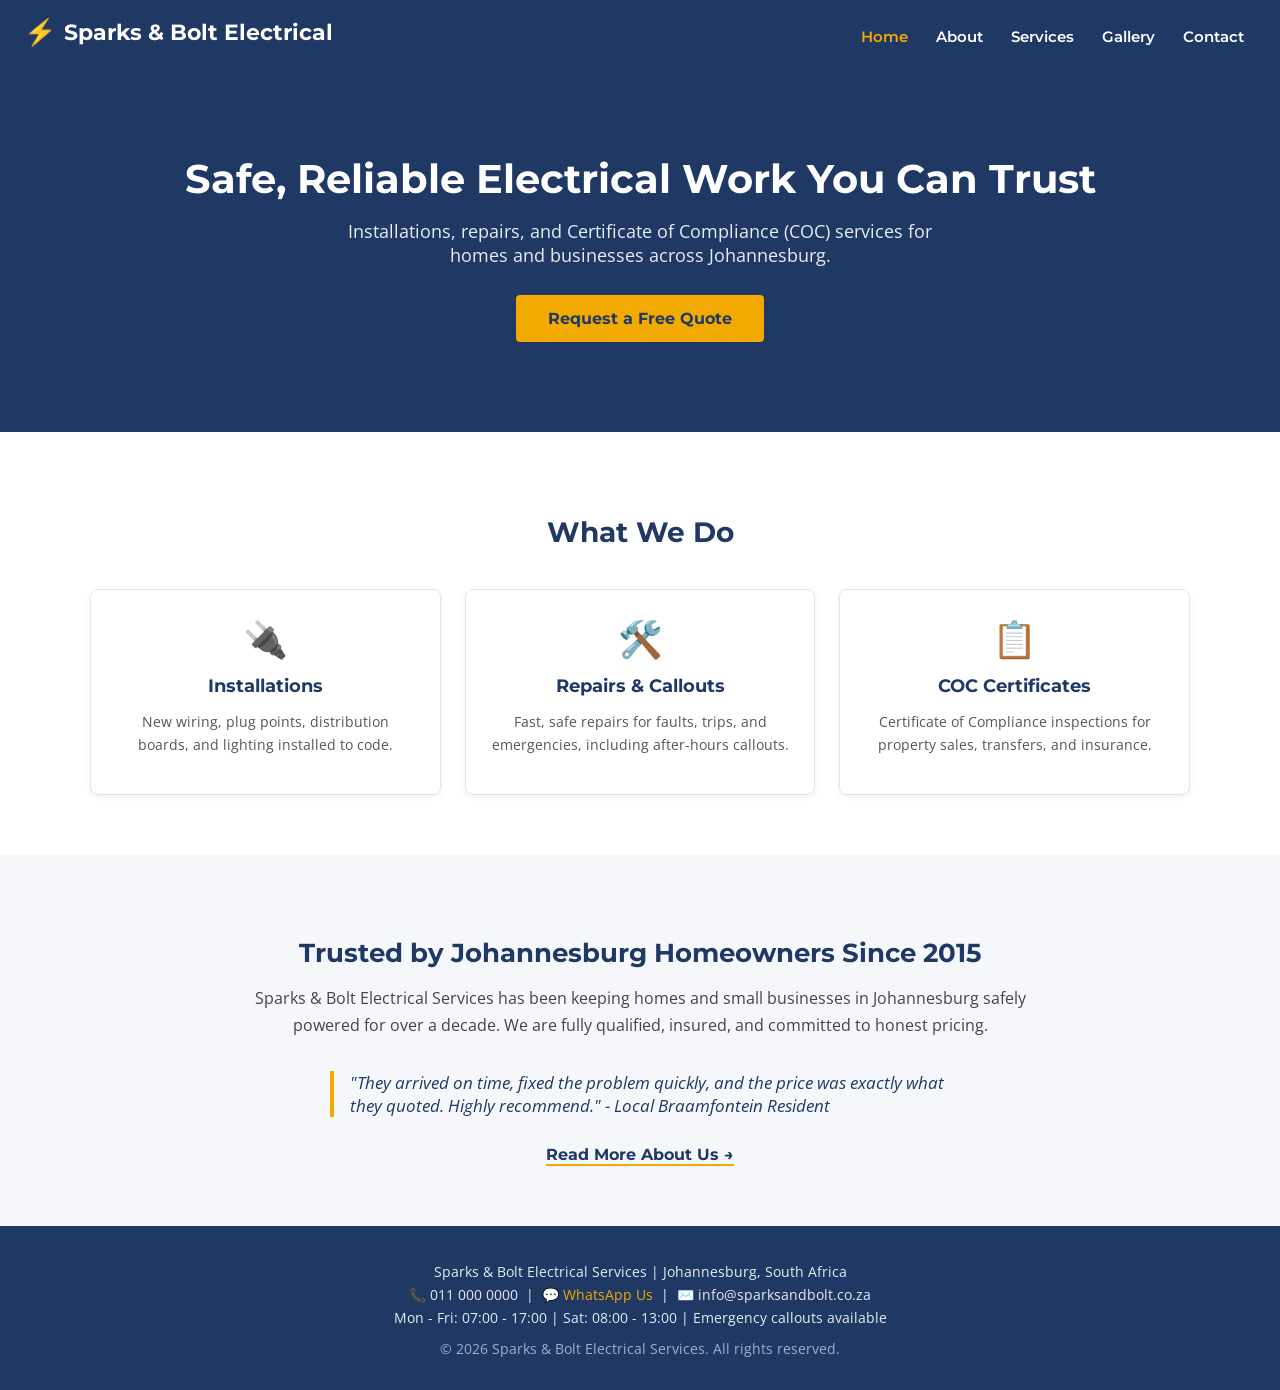
==== sparks-and-bolt/index.html @ 2acfb8f9 "Part 1: initial website with inline CSS and proposals" ====
<!DOCTYPE html>
<html lang="en">
<head>
  <meta charset="UTF-8">
  <meta name="viewport" content="width=device-width, initial-scale=1.0">
  <title>Sparks & Bolt Electrical Services | Trusted Electricians in Johannesburg</title>
  <meta name="description" content="Sparks & Bolt Electrical Services offers reliable electrical installations, repairs, and Certificate of Compliance (COC) inspections across Johannesburg.">
  <link rel="preconnect" href="https://fonts.googleapis.com">
  <link href="https://fonts.googleapis.com/css2?family=Montserrat:wght@600;700;800&family=Open+Sans:wght@400;600&display=swap" rel="stylesheet">
</head>
<body style="margin:0; padding:0; font-family:'Open Sans', Arial, sans-serif; color:#222222; background-color:#FFFFFF;">

  <!-- ===================== HEADER ===================== -->
  <header style="background-color:#1F3864; padding:16px 24px; display:flex; align-items:center; justify-content:space-between; flex-wrap:wrap;">
    <div style="display:flex; align-items:center;">
      <span style="font-family:'Montserrat', sans-serif; font-weight:800; font-size:26px; color:#F2A900;">⚡</span>
      <span style="font-family:'Montserrat', sans-serif; font-weight:700; font-size:22px; color:#FFFFFF; margin-left:8px;">Sparks &amp; Bolt Electrical</span>
    </div>

    <!-- ===================== NAVIGATION ===================== -->
    <nav style="margin-top:8px;">
      <a href="index.html" style="color:#F2A900; text-decoration:none; font-family:'Montserrat', sans-serif; font-weight:600; margin:0 12px; font-size:15px;">Home</a>
      <a href="pages/about.html" style="color:#FFFFFF; text-decoration:none; font-family:'Montserrat', sans-serif; font-weight:600; margin:0 12px; font-size:15px;">About</a>
      <a href="pages/services.html" style="color:#FFFFFF; text-decoration:none; font-family:'Montserrat', sans-serif; font-weight:600; margin:0 12px; font-size:15px;">Services</a>
      <a href="pages/gallery.html" style="color:#FFFFFF; text-decoration:none; font-family:'Montserrat', sans-serif; font-weight:600; margin:0 12px; font-size:15px;">Gallery</a>
      <a href="pages/contact.html" style="color:#FFFFFF; text-decoration:none; font-family:'Montserrat', sans-serif; font-weight:600; margin:0 12px; font-size:15px;">Contact</a>
    </nav>
  </header>

  <!-- ===================== HERO ===================== -->
  <main>
    <section style="background-color:#1F3864; background-image:linear-gradient(rgba(31,56,100,0.85), rgba(31,56,100,0.85)), url('https://images.unsplash.com/photo-1621905251189-08b45d6a269e?w=1400&q=80'); background-size:cover; background-position:center; padding:90px 24px; text-align:center;">
      <h1 style="font-family:'Montserrat', sans-serif; color:#FFFFFF; font-size:40px; margin:0 0 16px 0;">Safe, Reliable Electrical Work You Can Trust</h1>
      <p style="font-family:'Open Sans', sans-serif; color:#E8ECF3; font-size:18px; max-width:640px; margin:0 auto 28px auto;">Installations, repairs, and Certificate of Compliance (COC) services for homes and businesses across Johannesburg.</p>
      <a href="pages/contact.html" style="background-color:#F2A900; color:#1F3864; font-family:'Montserrat', sans-serif; font-weight:700; text-decoration:none; padding:14px 32px; border-radius:4px; font-size:16px; display:inline-block;">Request a Free Quote</a>
    </section>

    <!-- ===================== SERVICE HIGHLIGHTS ===================== -->
    <section style="padding:60px 24px; max-width:1100px; margin:0 auto;">
      <h2 style="font-family:'Montserrat', sans-serif; color:#1F3864; text-align:center; font-size:28px; margin-bottom:40px;">What We Do</h2>
      <div style="display:flex; flex-wrap:wrap; justify-content:center; gap:24px;">

        <div style="flex:1 1 280px; max-width:320px; border:1px solid #E5E5E5; border-radius:8px; padding:24px; text-align:center; box-shadow:0 2px 6px rgba(0,0,0,0.06);">
          <div style="font-size:36px;">🔌</div>
          <h3 style="font-family:'Montserrat', sans-serif; color:#1F3864; font-size:18px; margin:12px 0 8px 0;">Installations</h3>
          <p style="font-size:14px; color:#555555; line-height:1.6;">New wiring, plug points, distribution boards, and lighting installed to code.</p>
        </div>

        <div style="flex:1 1 280px; max-width:320px; border:1px solid #E5E5E5; border-radius:8px; padding:24px; text-align:center; box-shadow:0 2px 6px rgba(0,0,0,0.06);">
          <div style="font-size:36px;">🛠️</div>
          <h3 style="font-family:'Montserrat', sans-serif; color:#1F3864; font-size:18px; margin:12px 0 8px 0;">Repairs &amp; Callouts</h3>
          <p style="font-size:14px; color:#555555; line-height:1.6;">Fast, safe repairs for faults, trips, and emergencies, including after-hours callouts.</p>
        </div>

        <div style="flex:1 1 280px; max-width:320px; border:1px solid #E5E5E5; border-radius:8px; padding:24px; text-align:center; box-shadow:0 2px 6px rgba(0,0,0,0.06);">
          <div style="font-size:36px;">📋</div>
          <h3 style="font-family:'Montserrat', sans-serif; color:#1F3864; font-size:18px; margin:12px 0 8px 0;">COC Certificates</h3>
          <p style="font-size:14px; color:#555555; line-height:1.6;">Certificate of Compliance inspections for property sales, transfers, and insurance.</p>
        </div>

      </div>
    </section>

    <!-- ===================== ABOUT / TESTIMONIAL PREVIEW ===================== -->
    <section style="background-color:#F5F7FA; padding:60px 24px;">
      <div style="max-width:800px; margin:0 auto; text-align:center;">
        <h2 style="font-family:'Montserrat', sans-serif; color:#1F3864; font-size:26px; margin-bottom:16px;">Trusted by Johannesburg Homeowners Since 2015</h2>
        <p style="color:#444444; font-size:16px; line-height:1.7;">Sparks &amp; Bolt Electrical Services has been keeping homes and small businesses in Johannesburg safely powered for over a decade. We are fully qualified, insured, and committed to honest pricing.</p>
        <blockquote style="font-style:italic; color:#1F3864; font-size:17px; border-left:4px solid #F2A900; padding-left:16px; margin:32px auto 0 auto; text-align:left; max-width:600px;">
          "They arrived on time, fixed the problem quickly, and the price was exactly what they quoted. Highly recommend." - Local Braamfontein Resident
        </blockquote>
        <a href="pages/about.html" style="display:inline-block; margin-top:28px; color:#1F3864; font-family:'Montserrat', sans-serif; font-weight:700; text-decoration:none; border-bottom:2px solid #F2A900;">Read More About Us →</a>
      </div>
    </section>
  </main>

  <!-- ===================== FOOTER ===================== -->
  <footer style="background-color:#1F3864; color:#E8ECF3; padding:32px 24px; text-align:center; font-size:14px;">
    <p style="margin:4px 0;">Sparks &amp; Bolt Electrical Services | Johannesburg, South Africa</p>
    <p style="margin:4px 0;">📞 011 000 0000 &nbsp;|&nbsp; 💬 <a href="https://wa.me/27600000000" style="color:#F2A900; text-decoration:none;">WhatsApp Us</a> &nbsp;|&nbsp; ✉️ info@sparksandbolt.co.za</p>
    <p style="margin:4px 0;">Mon - Fri: 07:00 - 17:00 | Sat: 08:00 - 13:00 | Emergency callouts available</p>
    <p style="margin:12px 0 0 0; color:#9FB0CC;">&copy; 2026 Sparks &amp; Bolt Electrical Services. All rights reserved.</p>
  </footer>

</body>
</html>
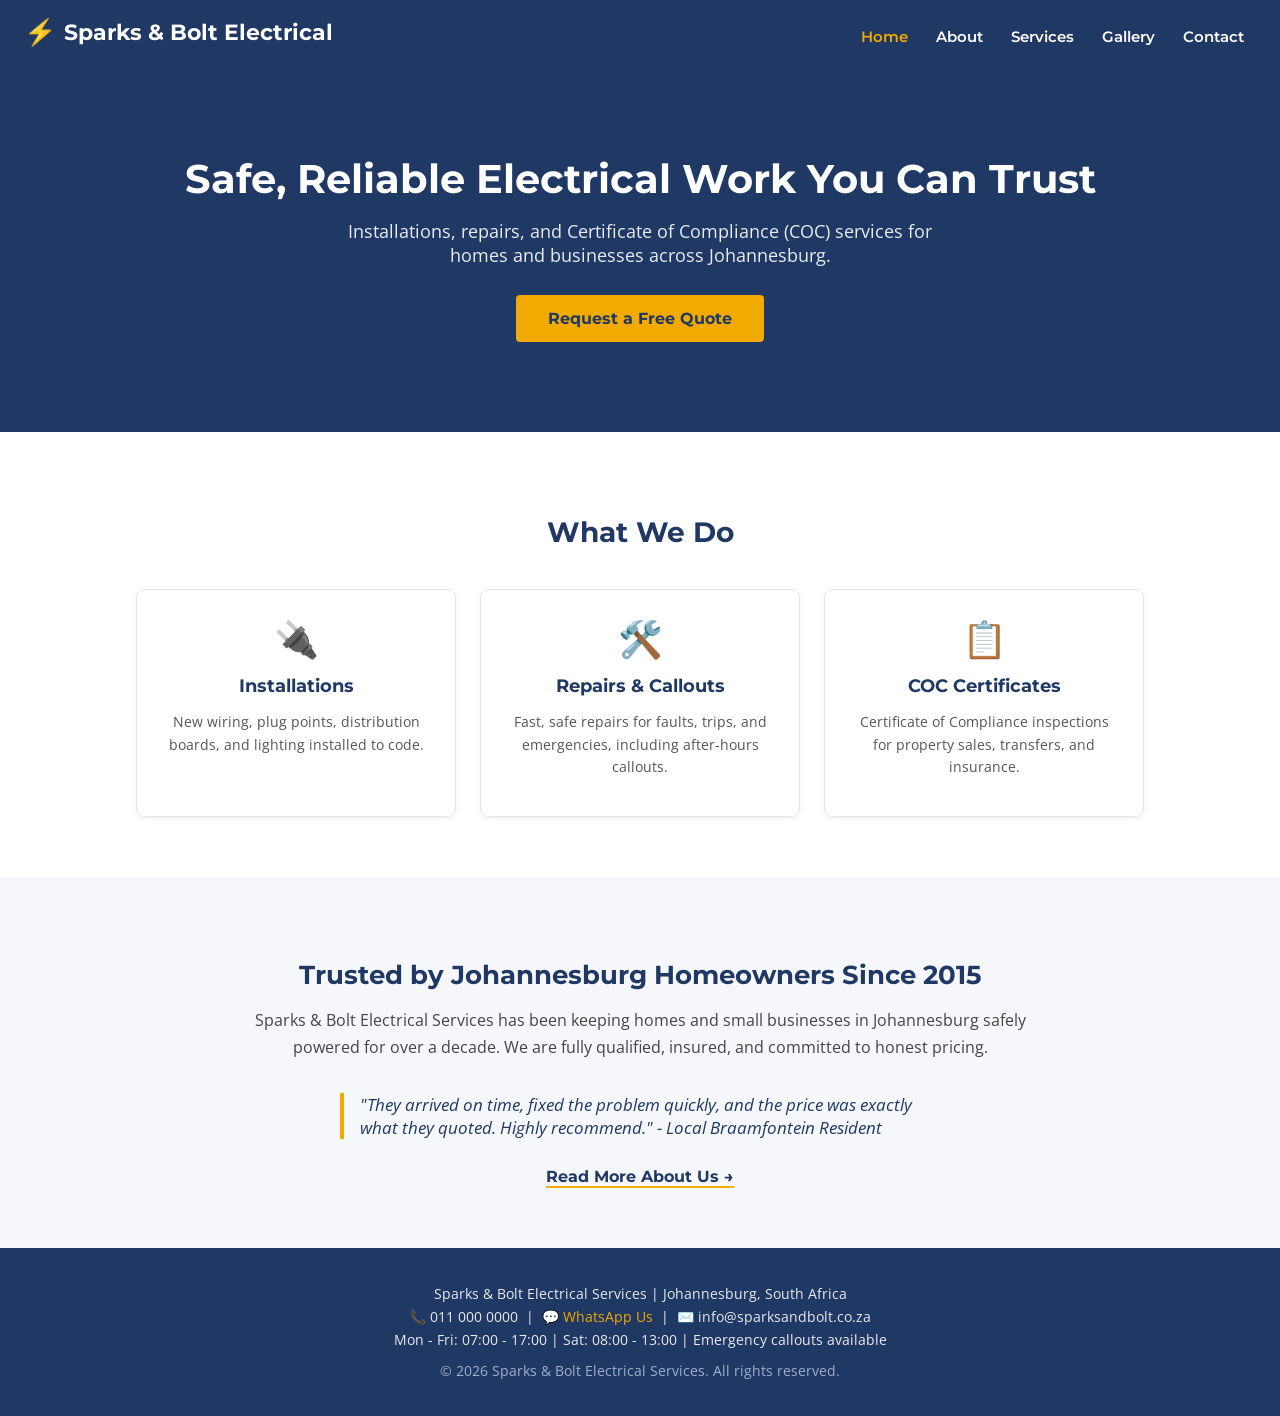
==== commit 554c35a2: "Part 2: external CSS, Grid/Flexbox layout, responsive breakpoints" ====
--- a/sparks-and-bolt/index.html
+++ b/sparks-and-bolt/index.html
@@ -7,79 +7,80 @@
   <meta name="description" content="Sparks & Bolt Electrical Services offers reliable electrical installations, repairs, and Certificate of Compliance (COC) inspections across Johannesburg.">
   <link rel="preconnect" href="https://fonts.googleapis.com">
   <link href="https://fonts.googleapis.com/css2?family=Montserrat:wght@600;700;800&family=Open+Sans:wght@400;600&display=swap" rel="stylesheet">
+  <link rel="stylesheet" href="css/style.css">
 </head>
-<body style="margin:0; padding:0; font-family:'Open Sans', Arial, sans-serif; color:#222222; background-color:#FFFFFF;">
+<body>
 
   <!-- ===================== HEADER ===================== -->
-  <header style="background-color:#1F3864; padding:16px 24px; display:flex; align-items:center; justify-content:space-between; flex-wrap:wrap;">
-    <div style="display:flex; align-items:center;">
-      <span style="font-family:'Montserrat', sans-serif; font-weight:800; font-size:26px; color:#F2A900;">⚡</span>
-      <span style="font-family:'Montserrat', sans-serif; font-weight:700; font-size:22px; color:#FFFFFF; margin-left:8px;">Sparks &amp; Bolt Electrical</span>
+  <header class="header">
+    <div class="header-brand">
+      <span class="header-logo">⚡</span>
+      <span class="header-name">Sparks &amp; Bolt Electrical</span>
     </div>
 
     <!-- ===================== NAVIGATION ===================== -->
-    <nav style="margin-top:8px;">
-      <a href="index.html" style="color:#F2A900; text-decoration:none; font-family:'Montserrat', sans-serif; font-weight:600; margin:0 12px; font-size:15px;">Home</a>
-      <a href="pages/about.html" style="color:#FFFFFF; text-decoration:none; font-family:'Montserrat', sans-serif; font-weight:600; margin:0 12px; font-size:15px;">About</a>
-      <a href="pages/services.html" style="color:#FFFFFF; text-decoration:none; font-family:'Montserrat', sans-serif; font-weight:600; margin:0 12px; font-size:15px;">Services</a>
-      <a href="pages/gallery.html" style="color:#FFFFFF; text-decoration:none; font-family:'Montserrat', sans-serif; font-weight:600; margin:0 12px; font-size:15px;">Gallery</a>
-      <a href="pages/contact.html" style="color:#FFFFFF; text-decoration:none; font-family:'Montserrat', sans-serif; font-weight:600; margin:0 12px; font-size:15px;">Contact</a>
+    <nav class="nav">
+      <a href="index.html" class="nav-link active">Home</a>
+      <a href="pages/about.html" class="nav-link">About</a>
+      <a href="pages/services.html" class="nav-link">Services</a>
+      <a href="pages/gallery.html" class="nav-link">Gallery</a>
+      <a href="pages/contact.html" class="nav-link">Contact</a>
     </nav>
   </header>
 
-  <!-- ===================== HERO ===================== -->
   <main>
-    <section style="background-color:#1F3864; background-image:linear-gradient(rgba(31,56,100,0.85), rgba(31,56,100,0.85)), url('https://images.unsplash.com/photo-1621905251189-08b45d6a269e?w=1400&q=80'); background-size:cover; background-position:center; padding:90px 24px; text-align:center;">
-      <h1 style="font-family:'Montserrat', sans-serif; color:#FFFFFF; font-size:40px; margin:0 0 16px 0;">Safe, Reliable Electrical Work You Can Trust</h1>
-      <p style="font-family:'Open Sans', sans-serif; color:#E8ECF3; font-size:18px; max-width:640px; margin:0 auto 28px auto;">Installations, repairs, and Certificate of Compliance (COC) services for homes and businesses across Johannesburg.</p>
-      <a href="pages/contact.html" style="background-color:#F2A900; color:#1F3864; font-family:'Montserrat', sans-serif; font-weight:700; text-decoration:none; padding:14px 32px; border-radius:4px; font-size:16px; display:inline-block;">Request a Free Quote</a>
+    <!-- ===================== HERO ===================== -->
+    <section class="hero">
+      <h1 class="hero-title">Safe, Reliable Electrical Work You Can Trust</h1>
+      <p class="hero-text">Installations, repairs, and Certificate of Compliance (COC) services for homes and businesses across Johannesburg.</p>
+      <a href="pages/contact.html" class="btn-primary">Request a Free Quote</a>
     </section>
 
     <!-- ===================== SERVICE HIGHLIGHTS ===================== -->
-    <section style="padding:60px 24px; max-width:1100px; margin:0 auto;">
-      <h2 style="font-family:'Montserrat', sans-serif; color:#1F3864; text-align:center; font-size:28px; margin-bottom:40px;">What We Do</h2>
-      <div style="display:flex; flex-wrap:wrap; justify-content:center; gap:24px;">
+    <section class="section">
+      <h2 class="section-title">What We Do</h2>
+      <div class="services-grid">
 
-        <div style="flex:1 1 280px; max-width:320px; border:1px solid #E5E5E5; border-radius:8px; padding:24px; text-align:center; box-shadow:0 2px 6px rgba(0,0,0,0.06);">
-          <div style="font-size:36px;">🔌</div>
-          <h3 style="font-family:'Montserrat', sans-serif; color:#1F3864; font-size:18px; margin:12px 0 8px 0;">Installations</h3>
-          <p style="font-size:14px; color:#555555; line-height:1.6;">New wiring, plug points, distribution boards, and lighting installed to code.</p>
+        <div class="service-card">
+          <div class="service-icon">🔌</div>
+          <h3 class="service-title">Installations</h3>
+          <p class="service-text">New wiring, plug points, distribution boards, and lighting installed to code.</p>
         </div>
 
-        <div style="flex:1 1 280px; max-width:320px; border:1px solid #E5E5E5; border-radius:8px; padding:24px; text-align:center; box-shadow:0 2px 6px rgba(0,0,0,0.06);">
-          <div style="font-size:36px;">🛠️</div>
-          <h3 style="font-family:'Montserrat', sans-serif; color:#1F3864; font-size:18px; margin:12px 0 8px 0;">Repairs &amp; Callouts</h3>
-          <p style="font-size:14px; color:#555555; line-height:1.6;">Fast, safe repairs for faults, trips, and emergencies, including after-hours callouts.</p>
+        <div class="service-card">
+          <div class="service-icon">🛠️</div>
+          <h3 class="service-title">Repairs &amp; Callouts</h3>
+          <p class="service-text">Fast, safe repairs for faults, trips, and emergencies, including after-hours callouts.</p>
         </div>
 
-        <div style="flex:1 1 280px; max-width:320px; border:1px solid #E5E5E5; border-radius:8px; padding:24px; text-align:center; box-shadow:0 2px 6px rgba(0,0,0,0.06);">
-          <div style="font-size:36px;">📋</div>
-          <h3 style="font-family:'Montserrat', sans-serif; color:#1F3864; font-size:18px; margin:12px 0 8px 0;">COC Certificates</h3>
-          <p style="font-size:14px; color:#555555; line-height:1.6;">Certificate of Compliance inspections for property sales, transfers, and insurance.</p>
+        <div class="service-card">
+          <div class="service-icon">📋</div>
+          <h3 class="service-title">COC Certificates</h3>
+          <p class="service-text">Certificate of Compliance inspections for property sales, transfers, and insurance.</p>
         </div>
 
       </div>
     </section>
 
     <!-- ===================== ABOUT / TESTIMONIAL PREVIEW ===================== -->
-    <section style="background-color:#F5F7FA; padding:60px 24px;">
-      <div style="max-width:800px; margin:0 auto; text-align:center;">
-        <h2 style="font-family:'Montserrat', sans-serif; color:#1F3864; font-size:26px; margin-bottom:16px;">Trusted by Johannesburg Homeowners Since 2015</h2>
-        <p style="color:#444444; font-size:16px; line-height:1.7;">Sparks &amp; Bolt Electrical Services has been keeping homes and small businesses in Johannesburg safely powered for over a decade. We are fully qualified, insured, and committed to honest pricing.</p>
-        <blockquote style="font-style:italic; color:#1F3864; font-size:17px; border-left:4px solid #F2A900; padding-left:16px; margin:32px auto 0 auto; text-align:left; max-width:600px;">
+    <section class="about-preview">
+      <div class="about-preview-inner">
+        <h2 class="about-title">Trusted by Johannesburg Homeowners Since 2015</h2>
+        <p class="about-text">Sparks &amp; Bolt Electrical Services has been keeping homes and small businesses in Johannesburg safely powered for over a decade. We are fully qualified, insured, and committed to honest pricing.</p>
+        <blockquote class="quote">
           "They arrived on time, fixed the problem quickly, and the price was exactly what they quoted. Highly recommend." - Local Braamfontein Resident
         </blockquote>
-        <a href="pages/about.html" style="display:inline-block; margin-top:28px; color:#1F3864; font-family:'Montserrat', sans-serif; font-weight:700; text-decoration:none; border-bottom:2px solid #F2A900;">Read More About Us →</a>
+        <a href="pages/about.html" class="link-more">Read More About Us →</a>
       </div>
     </section>
   </main>
 
   <!-- ===================== FOOTER ===================== -->
-  <footer style="background-color:#1F3864; color:#E8ECF3; padding:32px 24px; text-align:center; font-size:14px;">
-    <p style="margin:4px 0;">Sparks &amp; Bolt Electrical Services | Johannesburg, South Africa</p>
-    <p style="margin:4px 0;">📞 011 000 0000 &nbsp;|&nbsp; 💬 <a href="https://wa.me/27600000000" style="color:#F2A900; text-decoration:none;">WhatsApp Us</a> &nbsp;|&nbsp; ✉️ info@sparksandbolt.co.za</p>
-    <p style="margin:4px 0;">Mon - Fri: 07:00 - 17:00 | Sat: 08:00 - 13:00 | Emergency callouts available</p>
-    <p style="margin:12px 0 0 0; color:#9FB0CC;">&copy; 2026 Sparks &amp; Bolt Electrical Services. All rights reserved.</p>
+  <footer class="footer">
+    <p>Sparks &amp; Bolt Electrical Services | Johannesburg, South Africa</p>
+    <p>📞 011 000 0000 &nbsp;|&nbsp; 💬 <a href="https://wa.me/27600000000">WhatsApp Us</a> &nbsp;|&nbsp; ✉️ info@sparksandbolt.co.za</p>
+    <p>Mon - Fri: 07:00 - 17:00 | Sat: 08:00 - 13:00 | Emergency callouts available</p>
+    <p class="footer-copyright">&copy; 2026 Sparks &amp; Bolt Electrical Services. All rights reserved.</p>
   </footer>
 
 </body>
--- a/sparks-and-bolt/css/style.css
+++ b/sparks-and-bolt/css/style.css
@@ -0,0 +1,398 @@
+/* =====================================================
+   Sparks & Bolt Electrical Services — Main Stylesheet
+   Part 2: External CSS (extracted from Part 1 inline styles)
+   ===================================================== */
+
+/* ---------- Base ---------- */
+* { box-sizing: border-box; }
+
+body {
+  margin: 0;
+  padding: 0;
+  font-family: 'Open Sans', Arial, sans-serif;
+  color: #222222;
+  background-color: #FFFFFF;
+}
+
+a { text-decoration: none; }
+
+img { max-width: 100%; display: block; }
+
+/* ---------- Header ---------- */
+.header {
+  background-color: #1F3864;
+  padding: 16px 24px;
+  display: flex;
+  align-items: center;
+  justify-content: space-between;
+  flex-wrap: wrap;
+}
+
+.header-brand {
+  display: flex;
+  align-items: center;
+}
+
+.header-logo {
+  font-family: 'Montserrat', sans-serif;
+  font-weight: 800;
+  font-size: 26px;
+  color: #F2A900;
+}
+
+.header-name {
+  font-family: 'Montserrat', sans-serif;
+  font-weight: 700;
+  font-size: 22px;
+  color: #FFFFFF;
+  margin-left: 8px;
+}
+
+/* ---------- Navigation ---------- */
+.nav {
+  margin-top: 8px;
+}
+
+.nav-link {
+  color: #FFFFFF;
+  font-family: 'Montserrat', sans-serif;
+  font-weight: 600;
+  margin: 0 12px;
+  font-size: 15px;
+}
+
+.nav-link:hover,
+.nav-link.active {
+  color: #F2A900;
+}
+
+/* ---------- Hero (homepage) ---------- */
+.hero {
+  background-color: #1F3864;
+  background-image: linear-gradient(rgba(31,56,100,0.85), rgba(31,56,100,0.85)),
+    url('https://images.unsplash.com/photo-1621905251189-08b45d6a269e?w=1400&q=80');
+  background-size: cover;
+  background-position: center;
+  padding: 90px 24px;
+  text-align: center;
+}
+
+.hero-title {
+  font-family: 'Montserrat', sans-serif;
+  color: #FFFFFF;
+  font-size: 40px;
+  margin: 0 0 16px 0;
+}
+
+.hero-text {
+  font-family: 'Open Sans', sans-serif;
+  color: #E8ECF3;
+  font-size: 18px;
+  max-width: 640px;
+  margin: 0 auto 28px auto;
+}
+
+/* ---------- Buttons ---------- */
+.btn-primary {
+  background-color: #F2A900;
+  color: #1F3864;
+  font-family: 'Montserrat', sans-serif;
+  font-weight: 700;
+  padding: 14px 32px;
+  border: none;
+  border-radius: 4px;
+  font-size: 16px;
+  display: inline-block;
+  cursor: pointer;
+}
+
+.btn-submit {
+  background-color: #F2A900;
+  color: #1F3864;
+  font-family: 'Montserrat', sans-serif;
+  font-weight: 700;
+  border: none;
+  padding: 14px;
+  border-radius: 4px;
+  font-size: 16px;
+  cursor: pointer;
+}
+
+/* ---------- Generic section / page banner ---------- */
+.page-banner {
+  background-color: #1F3864;
+  padding: 50px 24px;
+  text-align: center;
+}
+
+.page-banner-title {
+  font-family: 'Montserrat', sans-serif;
+  color: #FFFFFF;
+  font-size: 32px;
+  margin: 0;
+}
+
+.page-banner-sub {
+  color: #E8ECF3;
+  font-size: 16px;
+  margin-top: 8px;
+}
+
+.section {
+  padding: 60px 24px;
+  max-width: 1100px;
+  margin: 0 auto;
+}
+
+.section-title {
+  font-family: 'Montserrat', sans-serif;
+  color: #1F3864;
+  text-align: center;
+  font-size: 28px;
+  margin-bottom: 40px;
+}
+
+/* ---------- Service cards (homepage) ---------- */
+.services-grid {
+  display: flex;
+  flex-wrap: wrap;
+  justify-content: center;
+  gap: 24px;
+}
+
+.service-card {
+  flex: 1 1 280px;
+  max-width: 320px;
+  border: 1px solid #E5E5E5;
+  border-radius: 8px;
+  padding: 24px;
+  text-align: center;
+  box-shadow: 0 2px 6px rgba(0,0,0,0.06);
+}
+
+.service-icon { font-size: 36px; }
+
+.service-title {
+  font-family: 'Montserrat', sans-serif;
+  color: #1F3864;
+  font-size: 18px;
+  margin: 12px 0 8px 0;
+}
+
+.service-text {
+  font-size: 14px;
+  color: #555555;
+  line-height: 1.6;
+}
+
+/* ---------- About / testimonial preview (homepage) ---------- */
+.about-preview {
+  background-color: #F5F7FA;
+  padding: 60px 24px;
+}
+
+.about-preview-inner {
+  max-width: 800px;
+  margin: 0 auto;
+  text-align: center;
+}
+
+.about-title {
+  font-family: 'Montserrat', sans-serif;
+  color: #1F3864;
+  font-size: 26px;
+  margin-bottom: 16px;
+}
+
+.about-text {
+  color: #444444;
+  font-size: 16px;
+  line-height: 1.7;
+}
+
+.quote {
+  font-style: italic;
+  color: #1F3864;
+  font-size: 17px;
+  border-left: 4px solid #F2A900;
+  padding-left: 16px;
+  margin: 32px auto 0 auto;
+  text-align: left;
+  max-width: 600px;
+}
+
+.link-more {
+  display: inline-block;
+  margin-top: 28px;
+  color: #1F3864;
+  font-family: 'Montserrat', sans-serif;
+  font-weight: 700;
+  border-bottom: 2px solid #F2A900;
+}
+
+/* ---------- Content pages (About / Services) ---------- */
+.content {
+  max-width: 800px;
+  margin: 0 auto;
+  padding: 50px 24px;
+}
+
+.content h2 {
+  font-family: 'Montserrat', sans-serif;
+  color: #1F3864;
+  font-size: 24px;
+  margin-top: 36px;
+}
+
+.content h2:first-child { margin-top: 0; }
+
+.content p,
+.content li {
+  font-size: 16px;
+  line-height: 1.8;
+  color: #333333;
+}
+
+.content ul { line-height: 1.9; }
+
+.service-block {
+  border-bottom: 1px solid #E5E5E5;
+  padding-bottom: 28px;
+  margin-bottom: 28px;
+}
+
+.service-block:last-of-type {
+  border-bottom: none;
+}
+
+.service-block h2 {
+  font-family: 'Montserrat', sans-serif;
+  color: #1F3864;
+  font-size: 22px;
+  margin-top: 0;
+}
+
+.cta-center {
+  text-align: center;
+  margin-top: 48px;
+}
+
+/* ---------- Gallery page ---------- */
+.gallery-grid {
+  display: flex;
+  flex-wrap: wrap;
+  gap: 20px;
+  justify-content: center;
+}
+
+.gallery-figure {
+  margin: 0;
+  width: 300px;
+}
+
+.gallery-img {
+  width: 100%;
+  height: 220px;
+  object-fit: cover;
+  border-radius: 6px;
+}
+
+.gallery-caption {
+  font-size: 14px;
+  color: #555555;
+  margin-top: 8px;
+  text-align: center;
+}
+
+/* ---------- Contact page ---------- */
+.contact-grid {
+  max-width: 1000px;
+  margin: 0 auto;
+  padding: 50px 24px;
+  display: flex;
+  flex-wrap: wrap;
+  gap: 40px;
+}
+
+.contact-col { flex: 1 1 380px; }
+.contact-col-narrow { flex: 1 1 300px; }
+
+.contact-col h2,
+.contact-col-narrow h2 {
+  font-family: 'Montserrat', sans-serif;
+  color: #1F3864;
+  font-size: 22px;
+  margin-top: 0;
+}
+
+.form {
+  display: flex;
+  flex-direction: column;
+  gap: 14px;
+}
+
+.form-label {
+  font-size: 14px;
+  font-weight: 600;
+  color: #333333;
+}
+
+.form-input,
+.form-textarea {
+  width: 100%;
+  padding: 10px;
+  margin-top: 4px;
+  border: 1px solid #CCCCCC;
+  border-radius: 4px;
+  font-family: 'Open Sans', sans-serif;
+}
+
+.form-note {
+  font-size: 12px;
+  color: #888888;
+  margin: 0;
+}
+
+.contact-details {
+  font-size: 15px;
+  line-height: 1.9;
+  color: #333333;
+}
+
+.map-wrap {
+  margin-top: 20px;
+  border-radius: 6px;
+  overflow: hidden;
+  border: 1px solid #E5E5E5;
+}
+
+.map-frame {
+  border: 0;
+  display: block;
+}
+
+/* ---------- Footer ---------- */
+.footer {
+  background-color: #1F3864;
+  color: #E8ECF3;
+  padding: 32px 24px;
+  text-align: center;
+  font-size: 14px;
+}
+
+.footer p { margin: 4px 0; }
+
+.footer a {
+  color: #F2A900;
+}
+
+.footer-copyright {
+  margin-top: 12px !important;
+  color: #9FB0CC;
+}
+
+/* ---------- Responsive tweaks ---------- */
+@media (max-width: 600px) {
+  .hero-title { font-size: 30px; }
+  .page-banner-title { font-size: 26px; }
+}
